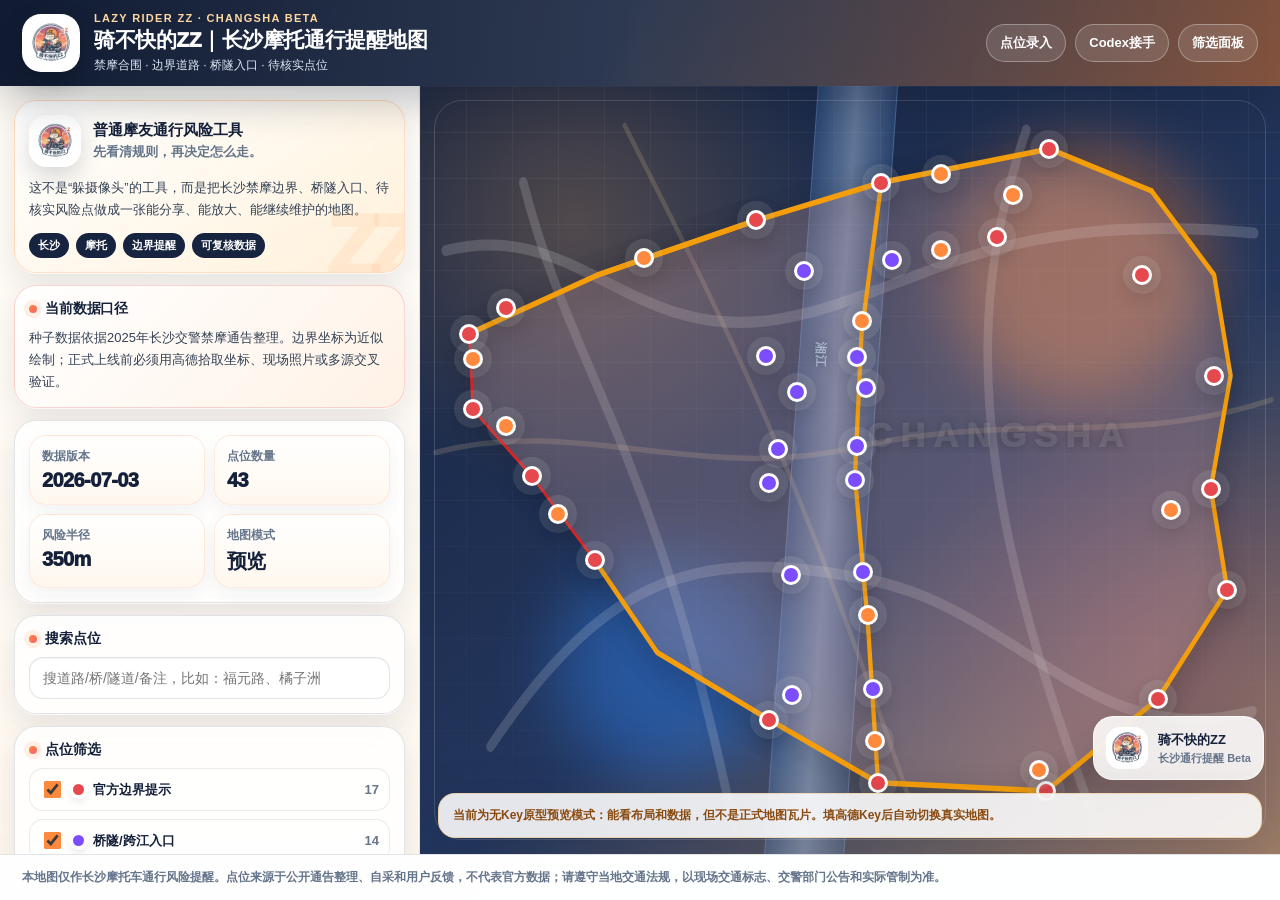
==== index.html @ ce5f97d2 "Add files via upload" ====
<!doctype html>
<html lang="zh-CN">
<head>
  <meta charset="utf-8" />
  <meta name="viewport" content="width=device-width,initial-scale=1,viewport-fit=cover" />
  <meta name="theme-color" content="#15213a" />
  <title>骑不快的ZZ｜长沙摩托通行提醒地图</title>
  <meta name="description" content="骑不快的ZZ出品：长沙摩托车禁摩区域、边界道路、桥隧入口与待核实点位的合规提醒地图。" />
  <link rel="icon" href="assets/favicon.png" />
  <link rel="apple-touch-icon" href="assets/zz-logo-192.png" />
  <link rel="manifest" href="manifest.webmanifest" />
  <link rel="stylesheet" href="assets/styles.css" />
</head>
<body>
  <div id="app" class="brand-shell">
    <header class="topbar">
      <div class="brand">
        <img class="brand-avatar" src="assets/zz-logo.webp" alt="骑不快的ZZ头像" />
        <div class="brand-copy">
          <div class="eyebrow">LAZY RIDER ZZ · CHANGSHA BETA</div>
          <h1>骑不快的ZZ｜长沙摩托通行提醒地图</h1>
          <p>禁摩合围 · 边界道路 · 桥隧入口 · 待核实点位</p>
        </div>
      </div>
      <nav class="top-actions">
        <a href="admin.html" class="top-link">点位录入</a>
        <a href="docs/CODEX_HANDOFF.md" class="top-link">Codex接手</a>
        <button id="togglePanel" class="ghost-btn" type="button">筛选面板</button>
      </nav>
    </header>

    <main class="layout">
      <aside id="sidePanel" class="panel">
        <section class="card hero-card">
          <div class="hero-card-head">
            <img src="assets/zz-logo.webp" alt="骑不快的ZZ" />
            <div>
              <b>普通摩友通行风险工具</b>
              <small>先看清规则，再决定怎么走。</small>
            </div>
          </div>
          <p>这不是“躲摄像头”的工具，而是把长沙禁摩边界、桥隧入口、待核实风险点做成一张能分享、能放大、能继续维护的地图。</p>
          <div class="mini-tags"><span>长沙</span><span>摩托</span><span>边界提醒</span><span>可复核数据</span></div>
        </section>

        <section class="card important">
          <div class="card-title">当前数据口径</div>
          <p>种子数据依据2025年长沙交警禁摩通告整理。边界坐标为近似绘制；正式上线前必须用高德拾取坐标、现场照片或多源交叉验证。</p>
        </section>

        <section class="card compact-grid">
          <div><span>数据版本</span><b id="dataVersion">-</b></div>
          <div><span>点位数量</span><b id="totalCount">-</b></div>
          <div><span>风险半径</span><b id="riskRadius">-</b></div>
          <div><span>地图模式</span><b id="engineMode">-</b></div>
        </section>

        <section class="card">
          <div class="card-title">搜索点位</div>
          <input id="searchInput" class="search" type="search" placeholder="搜道路/桥/隧道/备注，比如：福元路、橘子洲" />
        </section>

        <section class="card">
          <div class="card-title">点位筛选</div>
          <div id="filters" class="filters"></div>
        </section>

        <section class="card route-card">
          <div class="card-title">路线风险粗测</div>
          <p class="hint">当前为直线粗测，不等于真实导航路线。Codex下一步可接高德路线规划API。</p>
          <div class="route-grid">
            <label>起点经度<input id="startLng" inputmode="decimal" placeholder="112.9388"></label>
            <label>起点纬度<input id="startLat" inputmode="decimal" placeholder="28.2282"></label>
            <label>终点经度<input id="endLng" inputmode="decimal" placeholder="113.0200"></label>
            <label>终点纬度<input id="endLat" inputmode="decimal" placeholder="28.1500"></label>
          </div>
          <div class="route-actions">
            <button id="pickStart" type="button">地图点选起点</button>
            <button id="pickEnd" type="button">地图点选终点</button>
            <button id="checkRoute" type="button" class="primary-btn">检测</button>
          </div>
          <div class="quick-routes">
            <button data-route="wuyi-meixi">五一广场→梅溪湖</button>
            <button data-route="rail-south">长沙站→长沙南站</button>
            <button data-route="yuelu-kaifu">岳麓区→开福区</button>
          </div>
          <div id="routeResult" class="route-result">未检测</div>
        </section>

        <section class="card">
          <div class="card-title">数据概览</div>
          <div id="stats" class="stats"></div>
        </section>

        <section class="card point-card">
          <div class="card-title row-title"><span>点位列表</span><small id="visibleCount"></small></div>
          <div id="pointList" class="point-list"></div>
        </section>
      </aside>

      <section class="map-shell">
        <div id="map"></div>
        <div class="map-brand-card">
          <img src="assets/zz-logo.webp" alt="骑不快的ZZ" />
          <div><b>骑不快的ZZ</b><span>长沙通行提醒 Beta</span></div>
        </div>
        <div id="loading" class="loading">
          <strong>地图加载中</strong>
          <span>没有高德Key时会自动进入品牌预览模式。</span>
        </div>
        <div id="mapNotice" class="map-notice"></div>
      </section>
    </main>

    <footer class="disclaimer">
      本地图仅作长沙摩托车通行风险提醒。点位来源于公开通告整理、自采和用户反馈，不代表官方数据；请遵守当地交通法规，以现场交通标志、交警部门公告和实际管制为准。
    </footer>
  </div>

  <script src="js/config.js"></script>
  <script src="js/app.js"></script>
</body>
</html>
---- assets/styles.css ----
:root{
  --bg:#fff7ed;
  --bg2:#f8fafc;
  --panel:rgba(255,255,255,.86);
  --panel-solid:#ffffff;
  --text:#15213a;
  --muted:#65758b;
  --border:rgba(21,33,58,.12);
  --primary:#17243f;
  --primary2:#25385f;
  --accent:#ff8a3d;
  --accent2:#f65f6e;
  --cream:#fff3dc;
  --danger:#e5484d;
  --warning:#f59e0b;
  --blue:#2f80ed;
  --shadow:0 22px 60px rgba(21,33,58,.18);
  --soft-shadow:0 12px 30px rgba(21,33,58,.10);
  --radius:22px;
}
*{box-sizing:border-box}html,body,#app{height:100%;margin:0}body{font-family:-apple-system,BlinkMacSystemFont,"Segoe UI","PingFang SC","Microsoft YaHei",sans-serif;background:radial-gradient(circle at top left,#fff1d6 0,#fff7ed 30%,#f8fafc 72%);color:var(--text);overflow:hidden}.brand-shell:before{content:"";position:fixed;inset:-30% -20% auto auto;width:520px;height:520px;border-radius:999px;background:radial-gradient(circle,rgba(255,138,61,.22),rgba(246,95,110,.08) 45%,transparent 70%);pointer-events:none}.topbar{height:86px;display:flex;align-items:center;justify-content:space-between;gap:16px;padding:14px 22px;background:linear-gradient(112deg,#111c33 0%,#17243f 48%,#ff8a3d 160%);color:#fff;box-shadow:0 14px 40px rgba(17,28,51,.28);position:relative;z-index:30}.topbar:after{content:"";position:absolute;inset:0;background:linear-gradient(90deg,transparent,rgba(255,255,255,.10),transparent);pointer-events:none}.brand{display:flex;align-items:center;gap:14px;min-width:0}.brand-avatar{width:58px;height:58px;border-radius:19px;object-fit:cover;background:#fff;border:3px solid rgba(255,255,255,.92);box-shadow:0 10px 24px rgba(0,0,0,.22)}.brand-copy{min-width:0}.eyebrow{font-size:11px;letter-spacing:.12em;font-weight:900;color:#ffd89f;margin-bottom:4px;white-space:nowrap}.brand h1{margin:0;font-size:21px;line-height:1.18;font-weight:950;letter-spacing:-.02em;white-space:nowrap;overflow:hidden;text-overflow:ellipsis}.brand p{margin:5px 0 0;font-size:12px;color:#dbe5f4}.top-actions{display:flex;align-items:center;gap:9px;flex:0 0 auto}.top-link,.ghost-btn{border:1px solid rgba(255,255,255,.32);background:rgba(255,255,255,.12);color:#fff;border-radius:999px;padding:9px 13px;cursor:pointer;text-decoration:none;font-size:13px;font-weight:800;backdrop-filter:blur(12px);transition:.18s}.top-link:hover,.ghost-btn:hover{background:rgba(255,255,255,.22);transform:translateY(-1px)}.layout{height:calc(100% - 132px);display:grid;grid-template-columns:420px 1fr;gap:0}.panel{overflow:auto;padding:14px;border-right:1px solid var(--border);background:linear-gradient(180deg,rgba(255,255,255,.7),rgba(255,247,237,.78));backdrop-filter:blur(18px)}.panel::-webkit-scrollbar,.point-list::-webkit-scrollbar{width:8px}.panel::-webkit-scrollbar-thumb,.point-list::-webkit-scrollbar-thumb{background:rgba(21,33,58,.18);border-radius:999px}.card{background:var(--panel);border:1px solid var(--border);border-radius:var(--radius);padding:14px;margin-bottom:12px;box-shadow:0 1px 0 rgba(255,255,255,.8),var(--soft-shadow);backdrop-filter:blur(16px)}.hero-card{background:linear-gradient(145deg,rgba(255,255,255,.92),rgba(255,239,213,.86));border-color:rgba(255,138,61,.26);position:relative;overflow:hidden}.hero-card:after{content:"ZZ";position:absolute;right:-8px;bottom:-26px;font-size:88px;font-weight:1000;color:rgba(255,138,61,.10);letter-spacing:-.12em}.hero-card-head{display:flex;align-items:center;gap:12px;margin-bottom:10px}.hero-card-head img{width:52px;height:52px;border-radius:18px;object-fit:cover;border:3px solid #fff;box-shadow:0 10px 22px rgba(21,33,58,.16)}.hero-card-head b{display:block;font-size:15px}.hero-card-head small{display:block;margin-top:3px;color:var(--muted);font-weight:700}.mini-tags{display:flex;gap:7px;flex-wrap:wrap;margin-top:12px}.mini-tags span{background:#17243f;color:#fff;border-radius:999px;padding:5px 9px;font-size:11px;font-weight:900}.card.important{border-color:rgba(229,72,77,.22);background:linear-gradient(135deg,#fff,#fff2e6)}.card-title{font-size:14px;font-weight:950;margin-bottom:9px;letter-spacing:-.01em;display:flex;align-items:center;gap:8px}.card-title:before{content:"";width:8px;height:8px;border-radius:999px;background:linear-gradient(135deg,var(--accent),var(--accent2));box-shadow:0 0 0 5px rgba(255,138,61,.13)}.row-title{display:flex;justify-content:space-between;align-items:center}.row-title small{font-weight:800;color:var(--muted)}.card p{margin:0;font-size:13px;line-height:1.7;color:#334155}.hint{color:var(--muted)!important;margin-bottom:9px!important}.compact-grid{display:grid;grid-template-columns:repeat(2,1fr);gap:9px}.compact-grid div,.stats div{background:linear-gradient(180deg,#fff,#fff8ef);border:1px solid rgba(255,138,61,.16);border-radius:17px;padding:12px;box-shadow:0 8px 18px rgba(21,33,58,.05)}.compact-grid span,.stats span{display:block;color:var(--muted);font-size:12px;font-weight:800}.compact-grid b,.stats b{display:block;margin-top:4px;font-size:20px;font-weight:1000;letter-spacing:-.03em}.search{width:100%;height:42px;border:1px solid var(--border);border-radius:14px;padding:0 13px;font-size:14px;outline:none;background:#fff;color:var(--text);box-shadow:inset 0 1px 0 rgba(21,33,58,.04)}.search:focus,.route-grid input:focus{border-color:rgba(255,138,61,.70);box-shadow:0 0 0 4px rgba(255,138,61,.13)}.filters{display:flex;flex-direction:column;gap:8px}.filter-chip{display:flex;align-items:center;gap:9px;font-size:13px;cursor:pointer;border:1px solid rgba(21,33,58,.09);background:rgba(255,255,255,.78);border-radius:14px;padding:9px 10px;font-weight:800;transition:.16s}.filter-chip:hover{transform:translateX(2px);background:#fff}.filter-chip input{width:17px;height:17px;accent-color:var(--accent)}.filter-chip em{margin-left:auto;color:var(--muted);font-style:normal;font-weight:900}.dot{width:11px;height:11px;border-radius:50%;flex:0 0 auto;box-shadow:0 0 0 4px rgba(255,255,255,.95),0 4px 10px rgba(21,33,58,.22)}.stats{display:grid;grid-template-columns:repeat(2,1fr);gap:9px}.point-list{display:flex;flex-direction:column;gap:8px;max-height:330px;overflow:auto;padding-right:2px}.point-item{display:flex;align-items:flex-start;gap:10px;width:100%;text-align:left;background:rgba(255,255,255,.78);border:1px solid rgba(21,33,58,.10);border-radius:16px;padding:11px;cursor:pointer;transition:.16s}.point-item:hover{background:#fff;transform:translateY(-1px);box-shadow:0 10px 24px rgba(21,33,58,.10)}.point-text b{display:block;font-size:13px;color:var(--text)}.point-text small{display:block;color:var(--muted);line-height:1.45;margin-top:3px}.map-shell{position:relative;min-width:0;background:#0f172a;overflow:hidden}#map{width:100%;height:100%;background:#e9f0f8;position:relative;overflow:hidden}.map-shell:before{content:"";position:absolute;inset:14px;border:1px solid rgba(255,255,255,.16);border-radius:28px;z-index:7;pointer-events:none}.map-brand-card{position:absolute;z-index:22;right:16px;bottom:74px;display:flex;align-items:center;gap:10px;background:rgba(255,255,255,.88);border:1px solid rgba(255,255,255,.72);box-shadow:var(--shadow);border-radius:20px;padding:10px 12px;backdrop-filter:blur(18px)}.map-brand-card img{width:42px;height:42px;border-radius:14px;object-fit:cover}.map-brand-card b{display:block;font-size:13px}.map-brand-card span{display:block;font-size:11px;color:var(--muted);font-weight:800;margin-top:2px}.loading{position:absolute;z-index:25;top:18px;left:50%;transform:translateX(-50%);background:rgba(17,28,51,.90);color:white;padding:11px 16px;border-radius:16px;box-shadow:0 14px 34px rgba(0,0,0,.22);display:flex;gap:10px;align-items:center;font-size:13px;backdrop-filter:blur(16px)}.loading span{color:#dbe5f4}.map-notice{position:absolute;z-index:24;left:18px;right:18px;bottom:16px;padding:12px 14px;border-radius:17px;font-size:12px;line-height:1.55;background:rgba(255,255,255,.88);border:1px solid rgba(255,255,255,.72);box-shadow:var(--shadow);pointer-events:none;backdrop-filter:blur(18px);font-weight:800;color:#334155}.map-notice.warn{color:#8a4b11;border-color:rgba(245,158,11,.28)}.map-notice.error{color:#991b1b;border-color:rgba(239,68,68,.34)}.marker{width:20px;height:20px;border-radius:999px;background:var(--marker-color);border:3px solid #fff;box-shadow:0 7px 18px rgba(21,33,58,.34),0 0 0 8px color-mix(in srgb,var(--marker-color) 15%,transparent);position:relative}.marker:after{content:"";position:absolute;inset:-10px;border-radius:999px;border:1px solid var(--marker-color);opacity:.5;animation:pulse 1.9s ease-out infinite}@keyframes pulse{to{transform:scale(1.8);opacity:0}}.info{width:300px;max-width:82vw;font-size:13px;line-height:1.55;color:var(--text)}.info h3{margin:0 0 8px;font-size:17px;letter-spacing:-.02em}.info p{margin:5px 0}.info-actions{display:grid;grid-template-columns:repeat(3,1fr);gap:6px;margin-top:11px}.info-actions a,.info-actions button,.route-actions button,.quick-routes button{display:flex;align-items:center;justify-content:center;min-height:34px;padding:0 9px;border-radius:11px;border:1px solid rgba(21,33,58,.13);background:#fff;color:var(--text);text-decoration:none;font-size:12px;font-weight:900;cursor:pointer;transition:.15s}.info-actions a:hover,.info-actions button:hover,.route-actions button:hover,.quick-routes button:hover{transform:translateY(-1px);box-shadow:0 8px 18px rgba(21,33,58,.10)}.primary-btn{background:linear-gradient(135deg,var(--primary),var(--primary2))!important;color:#fff!important;border-color:transparent!important}.locate-btn{position:absolute;z-index:21;right:18px;top:18px;background:rgba(255,255,255,.92);color:var(--text);border:1px solid rgba(255,255,255,.7);box-shadow:var(--soft-shadow);border-radius:999px;padding:9px 13px;cursor:pointer;font-weight:900}.route-grid{display:grid;grid-template-columns:repeat(2,1fr);gap:8px}.route-grid label{font-size:12px;color:var(--muted);font-weight:900}.route-grid input{margin-top:5px;width:100%;height:36px;border:1px solid var(--border);border-radius:12px;padding:0 9px;outline:none}.route-actions,.quick-routes{display:flex;gap:7px;flex-wrap:wrap;margin-top:9px}.route-result{margin-top:10px;font-size:13px;line-height:1.6;background:linear-gradient(180deg,#fff,#fff8ef);border:1px solid rgba(255,138,61,.14);border-radius:16px;padding:11px;max-height:180px;overflow:auto}.route-result b{color:#b42318}.disclaimer{height:46px;display:flex;align-items:center;padding:0 22px;background:rgba(255,255,255,.92);border-top:1px solid var(--border);color:var(--muted);font-size:12px;font-weight:800;white-space:nowrap;overflow:hidden;text-overflow:ellipsis;position:relative;z-index:28}.demo-map{background:linear-gradient(140deg,#15213a 0%,#25385f 48%,#ffd59e 130%)}.demo-canvas{position:absolute;inset:0;overflow:hidden;background:radial-gradient(circle at 18% 18%,rgba(255,174,91,.24),transparent 28%),radial-gradient(circle at 84% 72%,rgba(246,95,110,.18),transparent 30%),linear-gradient(145deg,#17243f,#23365d 58%,#f5b36f 130%)}.demo-canvas:before{content:"";position:absolute;inset:0;background-image:linear-gradient(rgba(255,255,255,.06) 1px,transparent 1px),linear-gradient(90deg,rgba(255,255,255,.06) 1px,transparent 1px);background-size:46px 46px;mask-image:linear-gradient(to bottom,rgba(0,0,0,.82),rgba(0,0,0,.15));}.river{position:absolute;left:43%;top:-12%;width:80px;height:128%;transform:rotate(4deg);background:linear-gradient(90deg,rgba(96,165,250,.22),rgba(191,219,254,.42),rgba(96,165,250,.18));filter:blur(.2px);border-left:1px solid rgba(191,219,254,.22);border-right:1px solid rgba(191,219,254,.22)}.demo-glow{position:absolute;border-radius:999px;filter:blur(34px);opacity:.45}.demo-glow.one{width:260px;height:260px;background:#ff8a3d;right:8%;top:8%}.demo-glow.two{width:220px;height:220px;background:#2f80ed;left:16%;bottom:10%}.demo-label{position:absolute;z-index:5;color:rgba(255,255,255,.42);font-size:12px;font-weight:950;letter-spacing:.1em;text-shadow:0 1px 10px rgba(0,0,0,.25);pointer-events:none}.demo-label.center{left:52%;top:43%;font-size:34px;color:rgba(255,255,255,.11);letter-spacing:.25em}.demo-label.river-label{left:45%;top:34%;transform:rotate(92deg);color:rgba(219,234,254,.58)}.demo-map svg{position:absolute;inset:0;width:100%;height:100%;z-index:4}.demo-road-svg{z-index:3!important;opacity:.66}.demo-road{fill:none;stroke:rgba(255,255,255,.24);stroke-width:10;stroke-linecap:round;stroke-linejoin:round}.demo-road.thin{stroke-width:5;stroke:rgba(255,214,153,.25)}.demo-point{position:absolute;z-index:10;transform:translate(-50%,-50%);width:20px;height:20px;border-radius:999px;border:3px solid #fff;background:var(--marker-color);box-shadow:0 7px 22px rgba(0,0,0,.32),0 0 0 9px rgba(255,255,255,.10);cursor:pointer;animation:floatMarker 3s ease-in-out infinite}.demo-point:hover{scale:1.18}@keyframes floatMarker{50%{transform:translate(-50%,-58%)}}.demo-info{position:absolute;z-index:26;right:18px;top:86px;width:min(340px,calc(100% - 36px));background:rgba(255,255,255,.94);border:1px solid rgba(255,255,255,.76);border-radius:21px;box-shadow:var(--shadow);padding:15px;backdrop-filter:blur(18px)}.demo-info .close{position:absolute;right:10px;top:8px;border:0;background:transparent;font-size:22px;cursor:pointer;color:var(--muted)}.route-line{position:absolute;inset:0;pointer-events:none;z-index:8}.error-box{margin:40px auto;max-width:640px;background:#fff;border:1px solid #fecaca;border-radius:20px;padding:24px;box-shadow:var(--shadow)}.preview-badge{position:absolute!important;z-index:60;top:96px!important;left:18px!important;background:linear-gradient(135deg,#17243f,#ff8a3d)!important;color:#fff!important;border-radius:999px!important;padding:9px 13px!important;font-size:12px!important;font-weight:950!important;box-shadow:var(--soft-shadow)!important}
@media (max-width:1050px){.layout{grid-template-columns:380px 1fr}.brand h1{font-size:18px}.map-brand-card{display:none}}
@media (max-width:900px){body{overflow:hidden}.topbar{height:78px;padding:10px 12px}.brand-avatar{width:50px;height:50px;border-radius:16px}.eyebrow{font-size:9px}.brand h1{font-size:15px;white-space:normal;display:-webkit-box;-webkit-line-clamp:1;-webkit-box-orient:vertical}.brand p{display:none}.top-actions .top-link{display:none}.ghost-btn{padding:8px 11px;font-size:12px}.layout{height:calc(100% - 124px);display:block}.panel{position:absolute;z-index:40;left:10px;right:10px;top:90px;bottom:58px;border:1px solid rgba(255,255,255,.65);border-radius:24px;transform:translateY(calc(100% + 80px));transition:.22s ease;box-shadow:var(--shadow);background:rgba(255,247,237,.92)}.panel.open{transform:translateY(0)}.map-shell{height:100%}.disclaimer{height:46px;padding:0 12px;font-size:11px}.loading{top:14px;left:12px;right:12px;transform:none;justify-content:center}.map-notice{left:12px;right:12px;bottom:12px}.preview-badge{top:86px!important;left:12px!important}.demo-info{top:72px;right:12px;width:calc(100% - 24px)}}
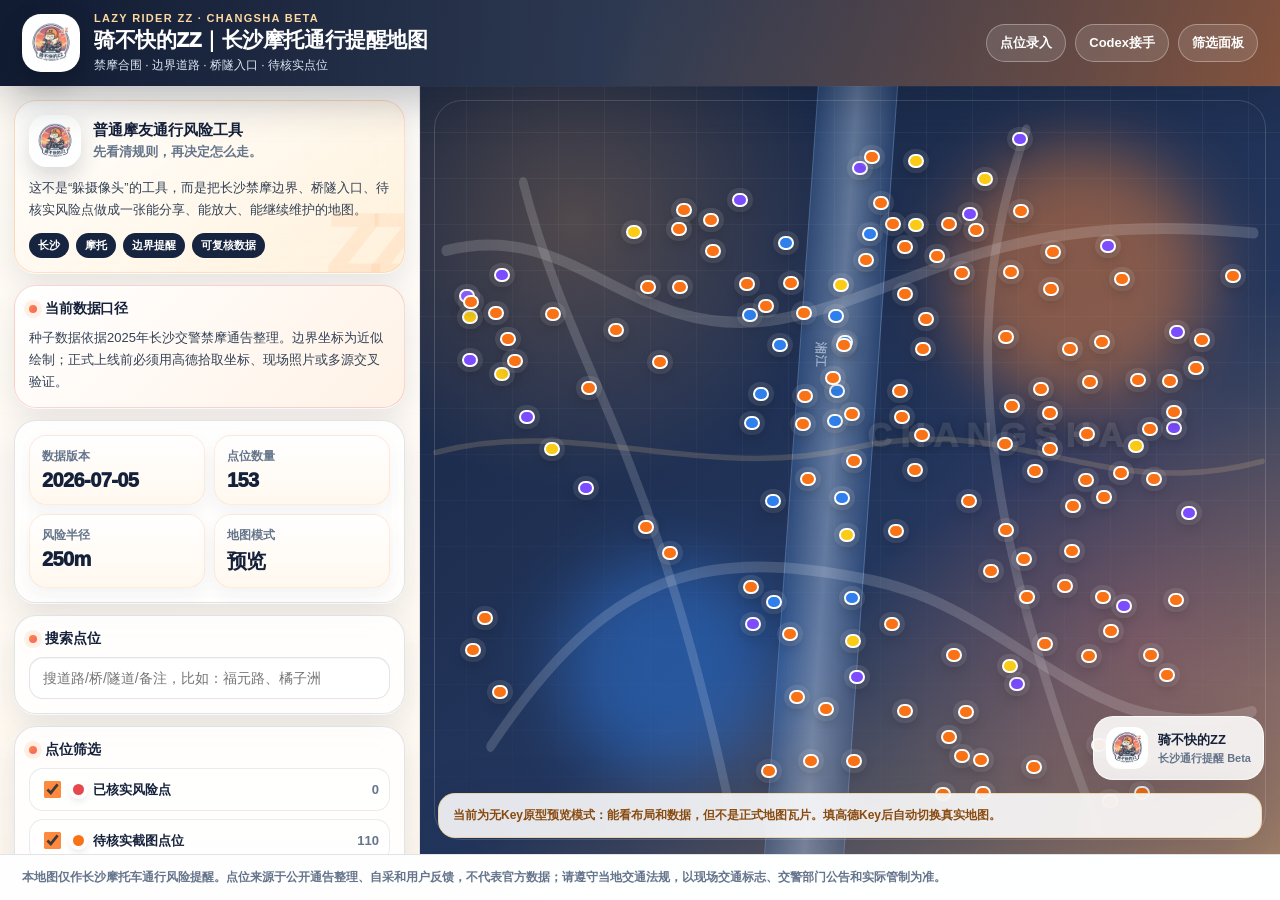
==== commit 360f9b70: "Add files via upload" ====
--- a/index.html
+++ b/index.html
@@ -66,25 +66,46 @@
         </section>
 
         <section class="card route-card">
-          <div class="card-title">路线风险粗测</div>
-          <p class="hint">当前为直线粗测，不等于真实导航路线。Codex下一步可接高德路线规划API。</p>
-          <div class="route-grid">
-            <label>起点经度<input id="startLng" inputmode="decimal" placeholder="112.9388"></label>
-            <label>起点纬度<input id="startLat" inputmode="decimal" placeholder="28.2282"></label>
-            <label>终点经度<input id="endLng" inputmode="decimal" placeholder="113.0200"></label>
-            <label>终点纬度<input id="endLat" inputmode="decimal" placeholder="28.1500"></label>
+          <div class="card-title">导航路线风险检测 Beta</div>
+          <p class="hint">起点定位后，输入目的地，网页会调用高德驾车路线规划并检测：是否进入禁摩合围区、是否靠近已录入风险点。不是执法依据，也不能保证高德App打开后完全按本页路线行驶。</p>
+
+          <div class="route-input-block">
+            <label>起点
+              <div class="input-row">
+                <input id="startText" type="text" placeholder="点击定位，或地图点选起点" readonly>
+                <button id="locateStart" type="button">定位</button>
+              </div>
+            </label>
+            <label>目的地
+              <div class="input-row">
+                <input id="destinationInput" type="search" placeholder="输入终点，比如：长沙南站、梅溪湖">
+                <button id="resolveDestination" type="button">查找</button>
+              </div>
+            </label>
           </div>
+
+          <details class="coord-details">
+            <summary>手动填写经纬度</summary>
+            <div class="route-grid">
+              <label>起点经度<input id="startLng" inputmode="decimal" placeholder="112.9388"></label>
+              <label>起点纬度<input id="startLat" inputmode="decimal" placeholder="28.2282"></label>
+              <label>终点经度<input id="endLng" inputmode="decimal" placeholder="113.0200"></label>
+              <label>终点纬度<input id="endLat" inputmode="decimal" placeholder="28.1500"></label>
+            </div>
+          </details>
+
+          <label class="avoid-toggle"><input id="tryAvoid" type="checkbox" checked> 尝试避让禁摩合围区，再检测路线风险</label>
           <div class="route-actions">
             <button id="pickStart" type="button">地图点选起点</button>
             <button id="pickEnd" type="button">地图点选终点</button>
-            <button id="checkRoute" type="button" class="primary-btn">检测</button>
+            <button id="checkRoute" type="button" class="primary-btn">规划并检测</button>
           </div>
           <div class="quick-routes">
             <button data-route="wuyi-meixi">五一广场→梅溪湖</button>
             <button data-route="rail-south">长沙站→长沙南站</button>
             <button data-route="yuelu-kaifu">岳麓区→开福区</button>
           </div>
-          <div id="routeResult" class="route-result">未检测</div>
+          <div id="routeResult" class="route-result">先定位起点，再输入终点。</div>
         </section>
 
         <section class="card">
@@ -117,7 +138,7 @@
     </footer>
   </div>
 
-  <script src="js/config.js"></script>
-  <script src="js/app.js"></script>
+  <script src="js/config.js?v=workbench-20260705"></script>
+  <script src="js/app.js?v=workbench-20260705"></script>
 </body>
 </html>
--- a/assets/styles.css
+++ b/assets/styles.css
@@ -21,3 +21,46 @@
 *{box-sizing:border-box}html,body,#app{height:100%;margin:0}body{font-family:-apple-system,BlinkMacSystemFont,"Segoe UI","PingFang SC","Microsoft YaHei",sans-serif;background:radial-gradient(circle at top left,#fff1d6 0,#fff7ed 30%,#f8fafc 72%);color:var(--text);overflow:hidden}.brand-shell:before{content:"";position:fixed;inset:-30% -20% auto auto;width:520px;height:520px;border-radius:999px;background:radial-gradient(circle,rgba(255,138,61,.22),rgba(246,95,110,.08) 45%,transparent 70%);pointer-events:none}.topbar{height:86px;display:flex;align-items:center;justify-content:space-between;gap:16px;padding:14px 22px;background:linear-gradient(112deg,#111c33 0%,#17243f 48%,#ff8a3d 160%);color:#fff;box-shadow:0 14px 40px rgba(17,28,51,.28);position:relative;z-index:30}.topbar:after{content:"";position:absolute;inset:0;background:linear-gradient(90deg,transparent,rgba(255,255,255,.10),transparent);pointer-events:none}.brand{display:flex;align-items:center;gap:14px;min-width:0}.brand-avatar{width:58px;height:58px;border-radius:19px;object-fit:cover;background:#fff;border:3px solid rgba(255,255,255,.92);box-shadow:0 10px 24px rgba(0,0,0,.22)}.brand-copy{min-width:0}.eyebrow{font-size:11px;letter-spacing:.12em;font-weight:900;color:#ffd89f;margin-bottom:4px;white-space:nowrap}.brand h1{margin:0;font-size:21px;line-height:1.18;font-weight:950;letter-spacing:-.02em;white-space:nowrap;overflow:hidden;text-overflow:ellipsis}.brand p{margin:5px 0 0;font-size:12px;color:#dbe5f4}.top-actions{display:flex;align-items:center;gap:9px;flex:0 0 auto}.top-link,.ghost-btn{border:1px solid rgba(255,255,255,.32);background:rgba(255,255,255,.12);color:#fff;border-radius:999px;padding:9px 13px;cursor:pointer;text-decoration:none;font-size:13px;font-weight:800;backdrop-filter:blur(12px);transition:.18s}.top-link:hover,.ghost-btn:hover{background:rgba(255,255,255,.22);transform:translateY(-1px)}.layout{height:calc(100% - 132px);display:grid;grid-template-columns:420px 1fr;gap:0}.panel{overflow:auto;padding:14px;border-right:1px solid var(--border);background:linear-gradient(180deg,rgba(255,255,255,.7),rgba(255,247,237,.78));backdrop-filter:blur(18px)}.panel::-webkit-scrollbar,.point-list::-webkit-scrollbar{width:8px}.panel::-webkit-scrollbar-thumb,.point-list::-webkit-scrollbar-thumb{background:rgba(21,33,58,.18);border-radius:999px}.card{background:var(--panel);border:1px solid var(--border);border-radius:var(--radius);padding:14px;margin-bottom:12px;box-shadow:0 1px 0 rgba(255,255,255,.8),var(--soft-shadow);backdrop-filter:blur(16px)}.hero-card{background:linear-gradient(145deg,rgba(255,255,255,.92),rgba(255,239,213,.86));border-color:rgba(255,138,61,.26);position:relative;overflow:hidden}.hero-card:after{content:"ZZ";position:absolute;right:-8px;bottom:-26px;font-size:88px;font-weight:1000;color:rgba(255,138,61,.10);letter-spacing:-.12em}.hero-card-head{display:flex;align-items:center;gap:12px;margin-bottom:10px}.hero-card-head img{width:52px;height:52px;border-radius:18px;object-fit:cover;border:3px solid #fff;box-shadow:0 10px 22px rgba(21,33,58,.16)}.hero-card-head b{display:block;font-size:15px}.hero-card-head small{display:block;margin-top:3px;color:var(--muted);font-weight:700}.mini-tags{display:flex;gap:7px;flex-wrap:wrap;margin-top:12px}.mini-tags span{background:#17243f;color:#fff;border-radius:999px;padding:5px 9px;font-size:11px;font-weight:900}.card.important{border-color:rgba(229,72,77,.22);background:linear-gradient(135deg,#fff,#fff2e6)}.card-title{font-size:14px;font-weight:950;margin-bottom:9px;letter-spacing:-.01em;display:flex;align-items:center;gap:8px}.card-title:before{content:"";width:8px;height:8px;border-radius:999px;background:linear-gradient(135deg,var(--accent),var(--accent2));box-shadow:0 0 0 5px rgba(255,138,61,.13)}.row-title{display:flex;justify-content:space-between;align-items:center}.row-title small{font-weight:800;color:var(--muted)}.card p{margin:0;font-size:13px;line-height:1.7;color:#334155}.hint{color:var(--muted)!important;margin-bottom:9px!important}.compact-grid{display:grid;grid-template-columns:repeat(2,1fr);gap:9px}.compact-grid div,.stats div{background:linear-gradient(180deg,#fff,#fff8ef);border:1px solid rgba(255,138,61,.16);border-radius:17px;padding:12px;box-shadow:0 8px 18px rgba(21,33,58,.05)}.compact-grid span,.stats span{display:block;color:var(--muted);font-size:12px;font-weight:800}.compact-grid b,.stats b{display:block;margin-top:4px;font-size:20px;font-weight:1000;letter-spacing:-.03em}.search{width:100%;height:42px;border:1px solid var(--border);border-radius:14px;padding:0 13px;font-size:14px;outline:none;background:#fff;color:var(--text);box-shadow:inset 0 1px 0 rgba(21,33,58,.04)}.search:focus,.route-grid input:focus{border-color:rgba(255,138,61,.70);box-shadow:0 0 0 4px rgba(255,138,61,.13)}.filters{display:flex;flex-direction:column;gap:8px}.filter-chip{display:flex;align-items:center;gap:9px;font-size:13px;cursor:pointer;border:1px solid rgba(21,33,58,.09);background:rgba(255,255,255,.78);border-radius:14px;padding:9px 10px;font-weight:800;transition:.16s}.filter-chip:hover{transform:translateX(2px);background:#fff}.filter-chip input{width:17px;height:17px;accent-color:var(--accent)}.filter-chip em{margin-left:auto;color:var(--muted);font-style:normal;font-weight:900}.dot{width:11px;height:11px;border-radius:50%;flex:0 0 auto;box-shadow:0 0 0 4px rgba(255,255,255,.95),0 4px 10px rgba(21,33,58,.22)}.stats{display:grid;grid-template-columns:repeat(2,1fr);gap:9px}.point-list{display:flex;flex-direction:column;gap:8px;max-height:330px;overflow:auto;padding-right:2px}.point-item{display:flex;align-items:flex-start;gap:10px;width:100%;text-align:left;background:rgba(255,255,255,.78);border:1px solid rgba(21,33,58,.10);border-radius:16px;padding:11px;cursor:pointer;transition:.16s}.point-item:hover{background:#fff;transform:translateY(-1px);box-shadow:0 10px 24px rgba(21,33,58,.10)}.point-text b{display:block;font-size:13px;color:var(--text)}.point-text small{display:block;color:var(--muted);line-height:1.45;margin-top:3px}.map-shell{position:relative;min-width:0;background:#0f172a;overflow:hidden}#map{width:100%;height:100%;background:#e9f0f8;position:relative;overflow:hidden}.map-shell:before{content:"";position:absolute;inset:14px;border:1px solid rgba(255,255,255,.16);border-radius:28px;z-index:7;pointer-events:none}.map-brand-card{position:absolute;z-index:22;right:16px;bottom:74px;display:flex;align-items:center;gap:10px;background:rgba(255,255,255,.88);border:1px solid rgba(255,255,255,.72);box-shadow:var(--shadow);border-radius:20px;padding:10px 12px;backdrop-filter:blur(18px)}.map-brand-card img{width:42px;height:42px;border-radius:14px;object-fit:cover}.map-brand-card b{display:block;font-size:13px}.map-brand-card span{display:block;font-size:11px;color:var(--muted);font-weight:800;margin-top:2px}.loading{position:absolute;z-index:25;top:18px;left:50%;transform:translateX(-50%);background:rgba(17,28,51,.90);color:white;padding:11px 16px;border-radius:16px;box-shadow:0 14px 34px rgba(0,0,0,.22);display:flex;gap:10px;align-items:center;font-size:13px;backdrop-filter:blur(16px)}.loading span{color:#dbe5f4}.map-notice{position:absolute;z-index:24;left:18px;right:18px;bottom:16px;padding:12px 14px;border-radius:17px;font-size:12px;line-height:1.55;background:rgba(255,255,255,.88);border:1px solid rgba(255,255,255,.72);box-shadow:var(--shadow);pointer-events:none;backdrop-filter:blur(18px);font-weight:800;color:#334155}.map-notice.warn{color:#8a4b11;border-color:rgba(245,158,11,.28)}.map-notice.error{color:#991b1b;border-color:rgba(239,68,68,.34)}.marker{width:20px;height:20px;border-radius:999px;background:var(--marker-color);border:3px solid #fff;box-shadow:0 7px 18px rgba(21,33,58,.34),0 0 0 8px color-mix(in srgb,var(--marker-color) 15%,transparent);position:relative}.marker:after{content:"";position:absolute;inset:-10px;border-radius:999px;border:1px solid var(--marker-color);opacity:.5;animation:pulse 1.9s ease-out infinite}@keyframes pulse{to{transform:scale(1.8);opacity:0}}.info{width:300px;max-width:82vw;font-size:13px;line-height:1.55;color:var(--text)}.info h3{margin:0 0 8px;font-size:17px;letter-spacing:-.02em}.info p{margin:5px 0}.info-actions{display:grid;grid-template-columns:repeat(3,1fr);gap:6px;margin-top:11px}.info-actions a,.info-actions button,.route-actions button,.quick-routes button{display:flex;align-items:center;justify-content:center;min-height:34px;padding:0 9px;border-radius:11px;border:1px solid rgba(21,33,58,.13);background:#fff;color:var(--text);text-decoration:none;font-size:12px;font-weight:900;cursor:pointer;transition:.15s}.info-actions a:hover,.info-actions button:hover,.route-actions button:hover,.quick-routes button:hover{transform:translateY(-1px);box-shadow:0 8px 18px rgba(21,33,58,.10)}.primary-btn{background:linear-gradient(135deg,var(--primary),var(--primary2))!important;color:#fff!important;border-color:transparent!important}.locate-btn{position:absolute;z-index:21;right:18px;top:18px;background:rgba(255,255,255,.92);color:var(--text);border:1px solid rgba(255,255,255,.7);box-shadow:var(--soft-shadow);border-radius:999px;padding:9px 13px;cursor:pointer;font-weight:900}.route-grid{display:grid;grid-template-columns:repeat(2,1fr);gap:8px}.route-grid label{font-size:12px;color:var(--muted);font-weight:900}.route-grid input{margin-top:5px;width:100%;height:36px;border:1px solid var(--border);border-radius:12px;padding:0 9px;outline:none}.route-actions,.quick-routes{display:flex;gap:7px;flex-wrap:wrap;margin-top:9px}.route-result{margin-top:10px;font-size:13px;line-height:1.6;background:linear-gradient(180deg,#fff,#fff8ef);border:1px solid rgba(255,138,61,.14);border-radius:16px;padding:11px;max-height:180px;overflow:auto}.route-result b{color:#b42318}.disclaimer{height:46px;display:flex;align-items:center;padding:0 22px;background:rgba(255,255,255,.92);border-top:1px solid var(--border);color:var(--muted);font-size:12px;font-weight:800;white-space:nowrap;overflow:hidden;text-overflow:ellipsis;position:relative;z-index:28}.demo-map{background:linear-gradient(140deg,#15213a 0%,#25385f 48%,#ffd59e 130%)}.demo-canvas{position:absolute;inset:0;overflow:hidden;background:radial-gradient(circle at 18% 18%,rgba(255,174,91,.24),transparent 28%),radial-gradient(circle at 84% 72%,rgba(246,95,110,.18),transparent 30%),linear-gradient(145deg,#17243f,#23365d 58%,#f5b36f 130%)}.demo-canvas:before{content:"";position:absolute;inset:0;background-image:linear-gradient(rgba(255,255,255,.06) 1px,transparent 1px),linear-gradient(90deg,rgba(255,255,255,.06) 1px,transparent 1px);background-size:46px 46px;mask-image:linear-gradient(to bottom,rgba(0,0,0,.82),rgba(0,0,0,.15));}.river{position:absolute;left:43%;top:-12%;width:80px;height:128%;transform:rotate(4deg);background:linear-gradient(90deg,rgba(96,165,250,.22),rgba(191,219,254,.42),rgba(96,165,250,.18));filter:blur(.2px);border-left:1px solid rgba(191,219,254,.22);border-right:1px solid rgba(191,219,254,.22)}.demo-glow{position:absolute;border-radius:999px;filter:blur(34px);opacity:.45}.demo-glow.one{width:260px;height:260px;background:#ff8a3d;right:8%;top:8%}.demo-glow.two{width:220px;height:220px;background:#2f80ed;left:16%;bottom:10%}.demo-label{position:absolute;z-index:5;color:rgba(255,255,255,.42);font-size:12px;font-weight:950;letter-spacing:.1em;text-shadow:0 1px 10px rgba(0,0,0,.25);pointer-events:none}.demo-label.center{left:52%;top:43%;font-size:34px;color:rgba(255,255,255,.11);letter-spacing:.25em}.demo-label.river-label{left:45%;top:34%;transform:rotate(92deg);color:rgba(219,234,254,.58)}.demo-map svg{position:absolute;inset:0;width:100%;height:100%;z-index:4}.demo-road-svg{z-index:3!important;opacity:.66}.demo-road{fill:none;stroke:rgba(255,255,255,.24);stroke-width:10;stroke-linecap:round;stroke-linejoin:round}.demo-road.thin{stroke-width:5;stroke:rgba(255,214,153,.25)}.demo-point{position:absolute;z-index:10;transform:translate(-50%,-50%);width:20px;height:20px;border-radius:999px;border:3px solid #fff;background:var(--marker-color);box-shadow:0 7px 22px rgba(0,0,0,.32),0 0 0 9px rgba(255,255,255,.10);cursor:pointer;animation:floatMarker 3s ease-in-out infinite}.demo-point:hover{scale:1.18}@keyframes floatMarker{50%{transform:translate(-50%,-58%)}}.demo-info{position:absolute;z-index:26;right:18px;top:86px;width:min(340px,calc(100% - 36px));background:rgba(255,255,255,.94);border:1px solid rgba(255,255,255,.76);border-radius:21px;box-shadow:var(--shadow);padding:15px;backdrop-filter:blur(18px)}.demo-info .close{position:absolute;right:10px;top:8px;border:0;background:transparent;font-size:22px;cursor:pointer;color:var(--muted)}.route-line{position:absolute;inset:0;pointer-events:none;z-index:8}.error-box{margin:40px auto;max-width:640px;background:#fff;border:1px solid #fecaca;border-radius:20px;padding:24px;box-shadow:var(--shadow)}.preview-badge{position:absolute!important;z-index:60;top:96px!important;left:18px!important;background:linear-gradient(135deg,#17243f,#ff8a3d)!important;color:#fff!important;border-radius:999px!important;padding:9px 13px!important;font-size:12px!important;font-weight:950!important;box-shadow:var(--soft-shadow)!important}
 @media (max-width:1050px){.layout{grid-template-columns:380px 1fr}.brand h1{font-size:18px}.map-brand-card{display:none}}
 @media (max-width:900px){body{overflow:hidden}.topbar{height:78px;padding:10px 12px}.brand-avatar{width:50px;height:50px;border-radius:16px}.eyebrow{font-size:9px}.brand h1{font-size:15px;white-space:normal;display:-webkit-box;-webkit-line-clamp:1;-webkit-box-orient:vertical}.brand p{display:none}.top-actions .top-link{display:none}.ghost-btn{padding:8px 11px;font-size:12px}.layout{height:calc(100% - 124px);display:block}.panel{position:absolute;z-index:40;left:10px;right:10px;top:90px;bottom:58px;border:1px solid rgba(255,255,255,.65);border-radius:24px;transform:translateY(calc(100% + 80px));transition:.22s ease;box-shadow:var(--shadow);background:rgba(255,247,237,.92)}.panel.open{transform:translateY(0)}.map-shell{height:100%}.disclaimer{height:46px;padding:0 12px;font-size:11px}.loading{top:14px;left:12px;right:12px;transform:none;justify-content:center}.map-notice{left:12px;right:12px;bottom:12px}.preview-badge{top:86px!important;left:12px!important}.demo-info{top:72px;right:12px;width:calc(100% - 24px)}}
+
+.marker{width:14px!important;height:14px!important;border-width:2px!important;box-shadow:0 5px 14px rgba(21,33,58,.28),0 0 0 5px color-mix(in srgb,var(--marker-color) 12%,transparent)!important}
+.marker:after{inset:-7px!important}
+.cluster-marker{width:30px;height:30px;border-radius:999px;display:flex;align-items:center;justify-content:center;background:linear-gradient(135deg,#17243f,#ff8a3d);color:#fff;border:2px solid #fff;box-shadow:0 10px 24px rgba(21,33,58,.28);font-size:12px;font-weight:1000}
+
+/* Route-ready upgrade: smaller dense-map markers + navigation risk panel */
+.marker{
+  width:14px!important;
+  height:14px!important;
+  border-width:2px!important;
+  box-shadow:0 5px 12px rgba(21,33,58,.28),0 0 0 4px color-mix(in srgb,var(--marker-color) 13%,transparent)!important;
+}
+.marker:after{
+  inset:-5px!important;
+  opacity:.34!important;
+  animation:pulseSmall 2.2s ease-out infinite!important;
+}
+@keyframes pulseSmall{to{transform:scale(1.45);opacity:0}}
+.demo-point{
+  width:14px!important;
+  height:14px!important;
+  border-width:2px!important;
+  box-shadow:0 5px 14px rgba(0,0,0,.28),0 0 0 5px rgba(255,255,255,.10)!important;
+}
+.route-input-block{display:flex;flex-direction:column;gap:10px;margin-top:8px}
+.route-input-block label{display:block;font-size:12px;color:var(--muted);font-weight:950}
+.input-row{display:grid;grid-template-columns:1fr auto;gap:7px;margin-top:6px}
+.input-row input{width:100%;height:40px;border:1px solid var(--border);border-radius:13px;padding:0 11px;outline:none;background:#fff;color:var(--text);font-size:13px;font-weight:800}
+.input-row input:focus{border-color:rgba(255,138,61,.70);box-shadow:0 0 0 4px rgba(255,138,61,.13)}
+.input-row button,.coord-details summary{border:1px solid rgba(21,33,58,.13);background:#fff;color:var(--text);border-radius:13px;padding:0 12px;min-height:40px;font-size:12px;font-weight:950;cursor:pointer;box-shadow:0 6px 14px rgba(21,33,58,.06)}
+.coord-details{margin-top:9px;border:1px dashed rgba(21,33,58,.16);border-radius:15px;padding:9px;background:rgba(255,255,255,.52)}
+.coord-details summary{display:inline-flex;align-items:center;min-height:30px;padding:0 10px;list-style:none}
+.coord-details summary::-webkit-details-marker{display:none}
+.coord-details[open] summary{margin-bottom:8px;background:#fff8ef;color:#9a3412;border-color:rgba(255,138,61,.25)}
+.avoid-toggle{margin-top:10px;display:flex;align-items:center;gap:8px;background:linear-gradient(180deg,#fff,#fff8ef);border:1px solid rgba(255,138,61,.17);border-radius:14px;padding:9px 10px;color:#7c2d12;font-size:12px;font-weight:950}
+.avoid-toggle input{width:16px;height:16px;accent-color:var(--accent)}
+.route-summary{display:flex;flex-direction:column;gap:2px;margin-bottom:8px}
+.route-summary b{font-size:14px;color:var(--text)}
+.route-summary span,.route-summary small,.route-note{font-size:12px;color:var(--muted);font-weight:800}
+.route-safe{border:1px solid rgba(34,197,94,.20);background:rgba(240,253,244,.86);color:#166534;border-radius:13px;padding:9px;margin:8px 0;font-weight:900}
+.route-danger{border:1px solid rgba(239,68,68,.22);background:rgba(254,242,242,.92);color:#7f1d1d;border-radius:13px;padding:9px;margin:8px 0;font-weight:900}
+.route-result a{display:inline-flex;align-items:center;justify-content:center;min-height:34px;margin-top:7px;padding:0 12px;border-radius:12px;background:linear-gradient(135deg,var(--primary),var(--primary2));color:#fff;text-decoration:none;font-size:12px;font-weight:950}
+@media (max-width:900px){.input-row{grid-template-columns:1fr 64px}.marker{width:12px!important;height:12px!important}.demo-point{width:12px!important;height:12px!important}}
